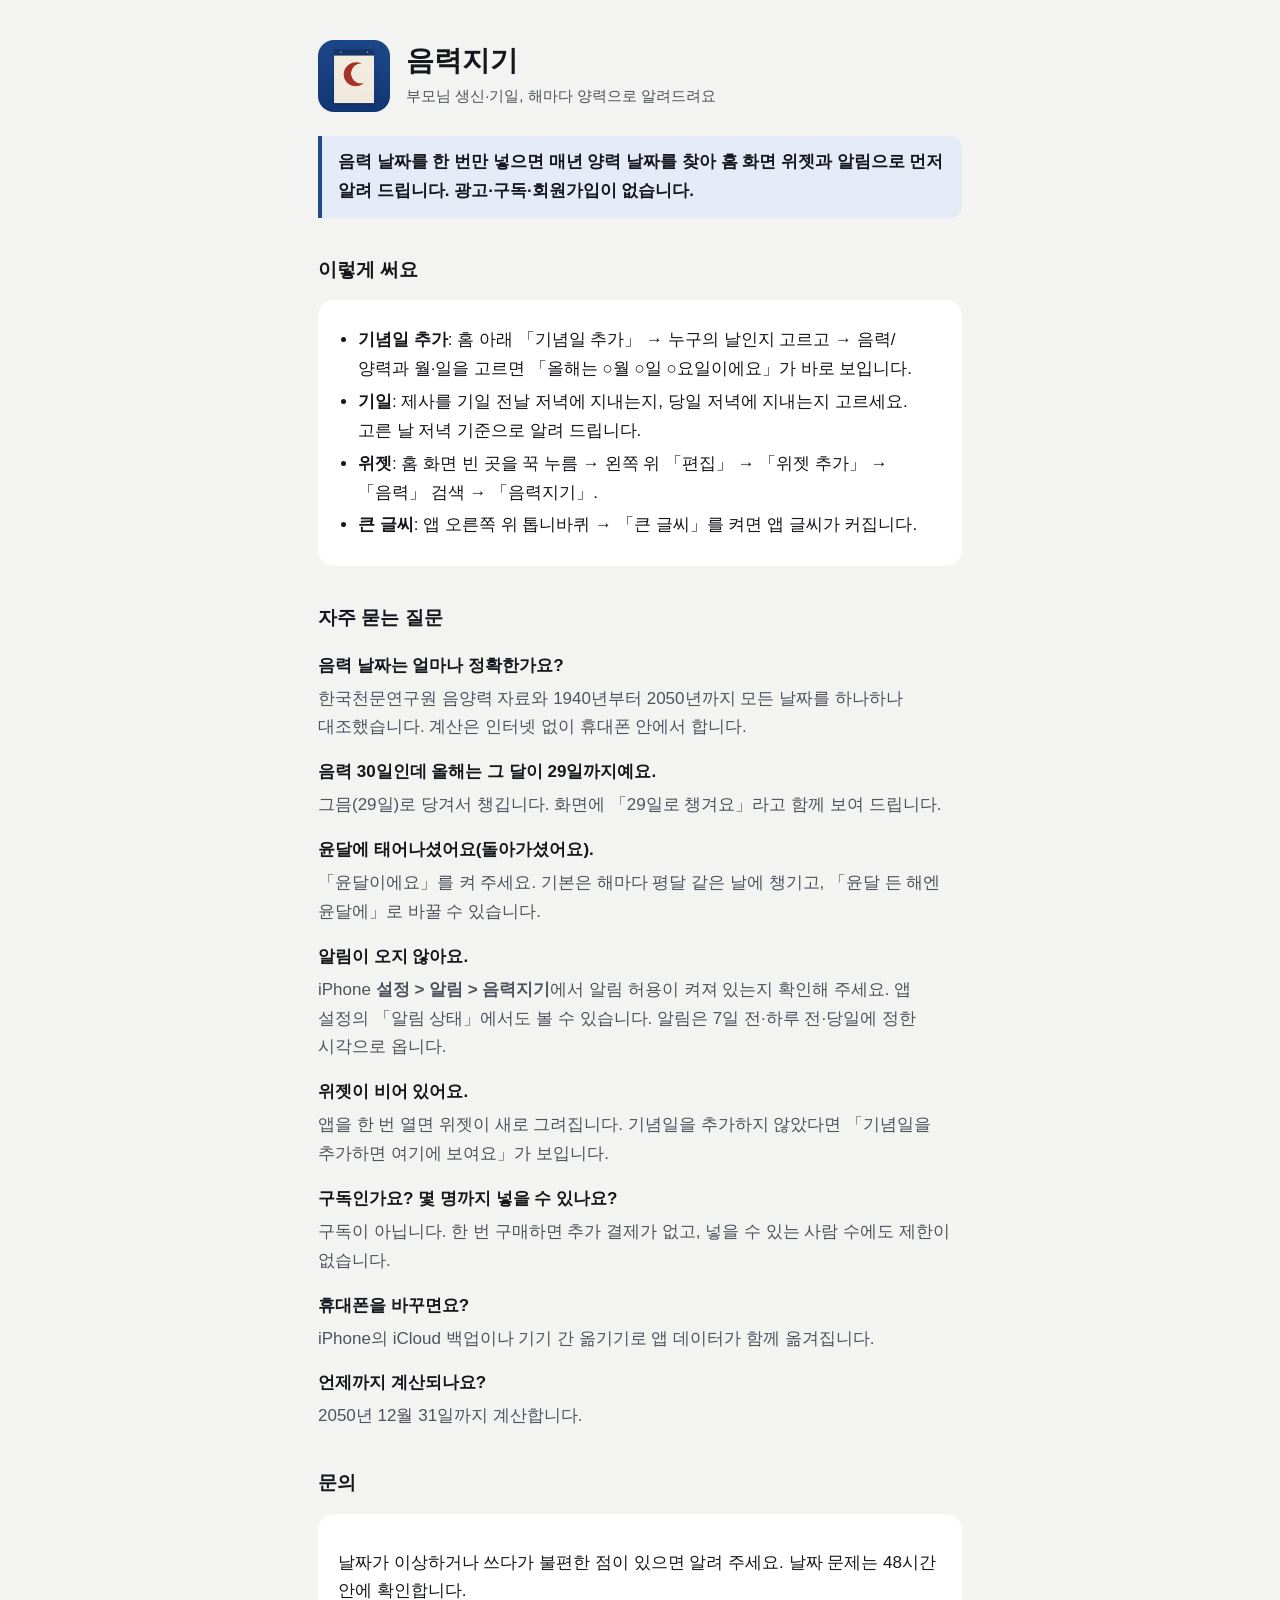
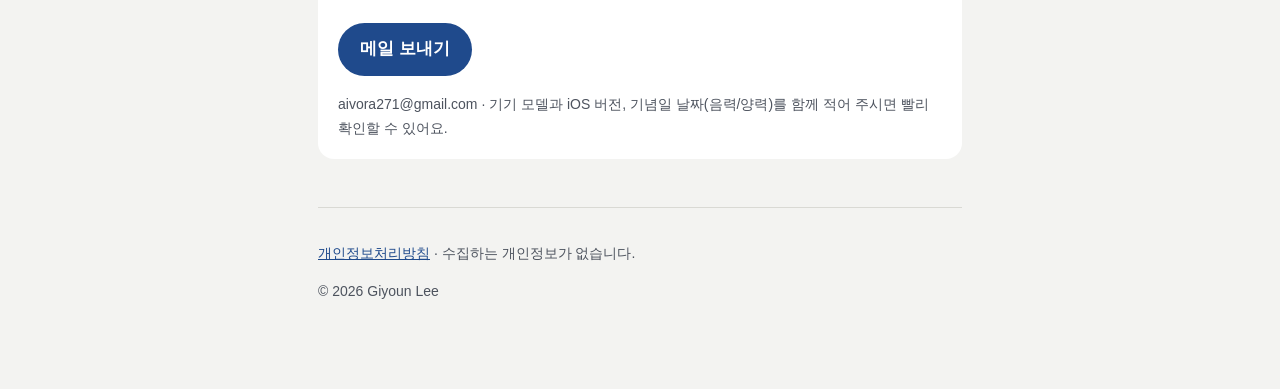
==== index.html @ f69cebf2 "음력지기 고객 지원·개인정보처리방침 페이지 Co-Authored-By: Claude Opus 5.5 <noreply@anthropic.com>" ====
<!doctype html>
<html lang="ko">
<head>
<meta charset="utf-8">
<meta name="viewport" content="width=device-width, initial-scale=1">
<title>음력지기 고객 지원 · 음력 생신·기일 날짜 위젯</title>
<meta name="description" content="음력지기는 부모님 음력 생신과 기일을 해마다 양력 날짜로 바꿔 홈 화면 위젯과 알림으로 알려 드리는 iPhone 앱입니다. 자주 묻는 질문과 문의 방법을 안내합니다.">
<meta property="og:title" content="음력지기 — 부모님 음력 생신·기일, 해마다 양력으로">
<meta property="og:description" content="음력 날짜를 한 번만 넣으면 매년 양력 날짜를 찾아 위젯과 알림으로 알려 드려요. 광고·구독·회원가입 없음.">
<meta property="og:image" content="icon.png">
<link rel="icon" href="icon.png">
<link rel="stylesheet" href="style.css">
</head>
<body>
<main>
  <header>
    <img src="icon.png" alt="음력지기 앱 아이콘">
    <div>
      <h1>음력지기</h1>
      <p class="tag">부모님 생신·기일, 해마다 양력으로 알려드려요</p>
    </div>
  </header>

  <p class="summary">음력 날짜를 한 번만 넣으면 매년 양력 날짜를 찾아 홈 화면 위젯과 알림으로 먼저 알려 드립니다. 광고·구독·회원가입이 없습니다.</p>

  <h2>이렇게 써요</h2>
  <div class="card">
    <ul>
      <li><strong>기념일 추가</strong>: 홈 아래 「기념일 추가」 → 누구의 날인지 고르고 → 음력/양력과 월·일을 고르면 「올해는 ○월 ○일 ○요일이에요」가 바로 보입니다.</li>
      <li><strong>기일</strong>: 제사를 기일 전날 저녁에 지내는지, 당일 저녁에 지내는지 고르세요. 고른 날 저녁 기준으로 알려 드립니다.</li>
      <li><strong>위젯</strong>: 홈 화면 빈 곳을 꾹 누름 → 왼쪽 위 「편집」 → 「위젯 추가」 → 「음력」 검색 → 「음력지기」.</li>
      <li><strong>큰 글씨</strong>: 앱 오른쪽 위 톱니바퀴 → 「큰 글씨」를 켜면 앱 글씨가 커집니다.</li>
    </ul>
  </div>

  <h2>자주 묻는 질문</h2>
  <dl>
    <dt>음력 날짜는 얼마나 정확한가요?</dt>
    <dd>한국천문연구원 음양력 자료와 1940년부터 2050년까지 모든 날짜를 하나하나 대조했습니다. 계산은 인터넷 없이 휴대폰 안에서 합니다.</dd>
    <dt>음력 30일인데 올해는 그 달이 29일까지예요.</dt>
    <dd>그믐(29일)로 당겨서 챙깁니다. 화면에 「29일로 챙겨요」라고 함께 보여 드립니다.</dd>
    <dt>윤달에 태어나셨어요(돌아가셨어요).</dt>
    <dd>「윤달이에요」를 켜 주세요. 기본은 해마다 평달 같은 날에 챙기고, 「윤달 든 해엔 윤달에」로 바꿀 수 있습니다.</dd>
    <dt>알림이 오지 않아요.</dt>
    <dd>iPhone <strong>설정 &gt; 알림 &gt; 음력지기</strong>에서 알림 허용이 켜져 있는지 확인해 주세요. 앱 설정의 「알림 상태」에서도 볼 수 있습니다. 알림은 7일 전·하루 전·당일에 정한 시각으로 옵니다.</dd>
    <dt>위젯이 비어 있어요.</dt>
    <dd>앱을 한 번 열면 위젯이 새로 그려집니다. 기념일을 추가하지 않았다면 「기념일을 추가하면 여기에 보여요」가 보입니다.</dd>
    <dt>구독인가요? 몇 명까지 넣을 수 있나요?</dt>
    <dd>구독이 아닙니다. 한 번 구매하면 추가 결제가 없고, 넣을 수 있는 사람 수에도 제한이 없습니다.</dd>
    <dt>휴대폰을 바꾸면요?</dt>
    <dd>iPhone의 iCloud 백업이나 기기 간 옮기기로 앱 데이터가 함께 옮겨집니다.</dd>
    <dt>언제까지 계산되나요?</dt>
    <dd>2050년 12월 31일까지 계산합니다.</dd>
  </dl>

  <h2>문의</h2>
  <div class="card">
    <p>날짜가 이상하거나 쓰다가 불편한 점이 있으면 알려 주세요. 날짜 문제는 48시간 안에 확인합니다.</p>
    <p><a class="btn" href="mailto:aivora271@gmail.com?subject=%5B%EC%9D%8C%EB%A0%A5%EC%A7%80%EA%B8%B0%5D%20%EB%AC%B8%EC%9D%98">메일 보내기</a></p>
    <p class="meta">aivora271@gmail.com · 기기 모델과 iOS 버전, 기념일 날짜(음력/양력)를 함께 적어 주시면 빨리 확인할 수 있어요.</p>
  </div>

  <footer>
    <p><a href="privacy.html">개인정보처리방침</a> · 수집하는 개인정보가 없습니다.</p>
    <p>© 2026 Giyoun Lee</p>
  </footer>
</main>
</body>
</html>
---- style.css ----
:root { --bg: #f3f3f1; --surface: #ffffff; --fg: #15171c; --muted: #4d535e; --line: #d9d9d4; --jjok: #1f4a8c; --jjok-soft: #e4ebf6; --yeonji: #b3302a; }
@media (prefers-color-scheme: dark) {
  :root { --bg: #000000; --surface: #17181b; --fg: #f3f4f6; --muted: #b3b8c2; --line: #34373d; --jjok: #8fb1ee; --jjok-soft: #1a2740; --yeonji: #ff8c7c; }
}
* { box-sizing: border-box; }
body { margin: 0; background: var(--bg); color: var(--fg); font: 17px/1.7 -apple-system, BlinkMacSystemFont, "Apple SD Gothic Neo", "Pretendard", "Noto Sans KR", sans-serif; word-break: keep-all; overflow-wrap: anywhere; }
main { max-width: 680px; margin: 0 auto; padding: 40px 18px 72px; }
header { display: flex; align-items: center; gap: 16px; margin-bottom: 8px; }
header img { width: 72px; height: 72px; border-radius: 16px; }
h1 { font-size: 28px; line-height: 1.3; margin: 0; }
.tag { color: var(--muted); margin: 4px 0 0; font-size: 15px; }
h2 { font-size: 19px; margin: 36px 0 10px; }
.card { background: var(--surface); border-radius: 16px; padding: 18px 20px; margin: 14px 0; }
.summary { border-left: 4px solid var(--jjok); background: var(--jjok-soft); padding: 12px 16px; border-radius: 0 12px 12px 0; margin: 24px 0; font-weight: 600; }
.meta { color: var(--muted); font-size: 14px; margin: 12px 0 0; padding: 0; list-style: none; }
ul { padding-left: 20px; margin: 8px 0; }
li { margin: 4px 0; }
dt { font-weight: 700; margin-top: 16px; }
dd { margin: 4px 0 0; color: var(--muted); }
a { color: var(--jjok); }
.btn { display: inline-block; background: var(--jjok); color: #fff; text-decoration: none; padding: 12px 22px; border-radius: 999px; font-weight: 700; }
@media (prefers-color-scheme: dark) { .btn { color: #0b1a33; } }
footer { color: var(--muted); font-size: 14px; margin-top: 48px; border-top: 1px solid var(--line); padding-top: 20px; }
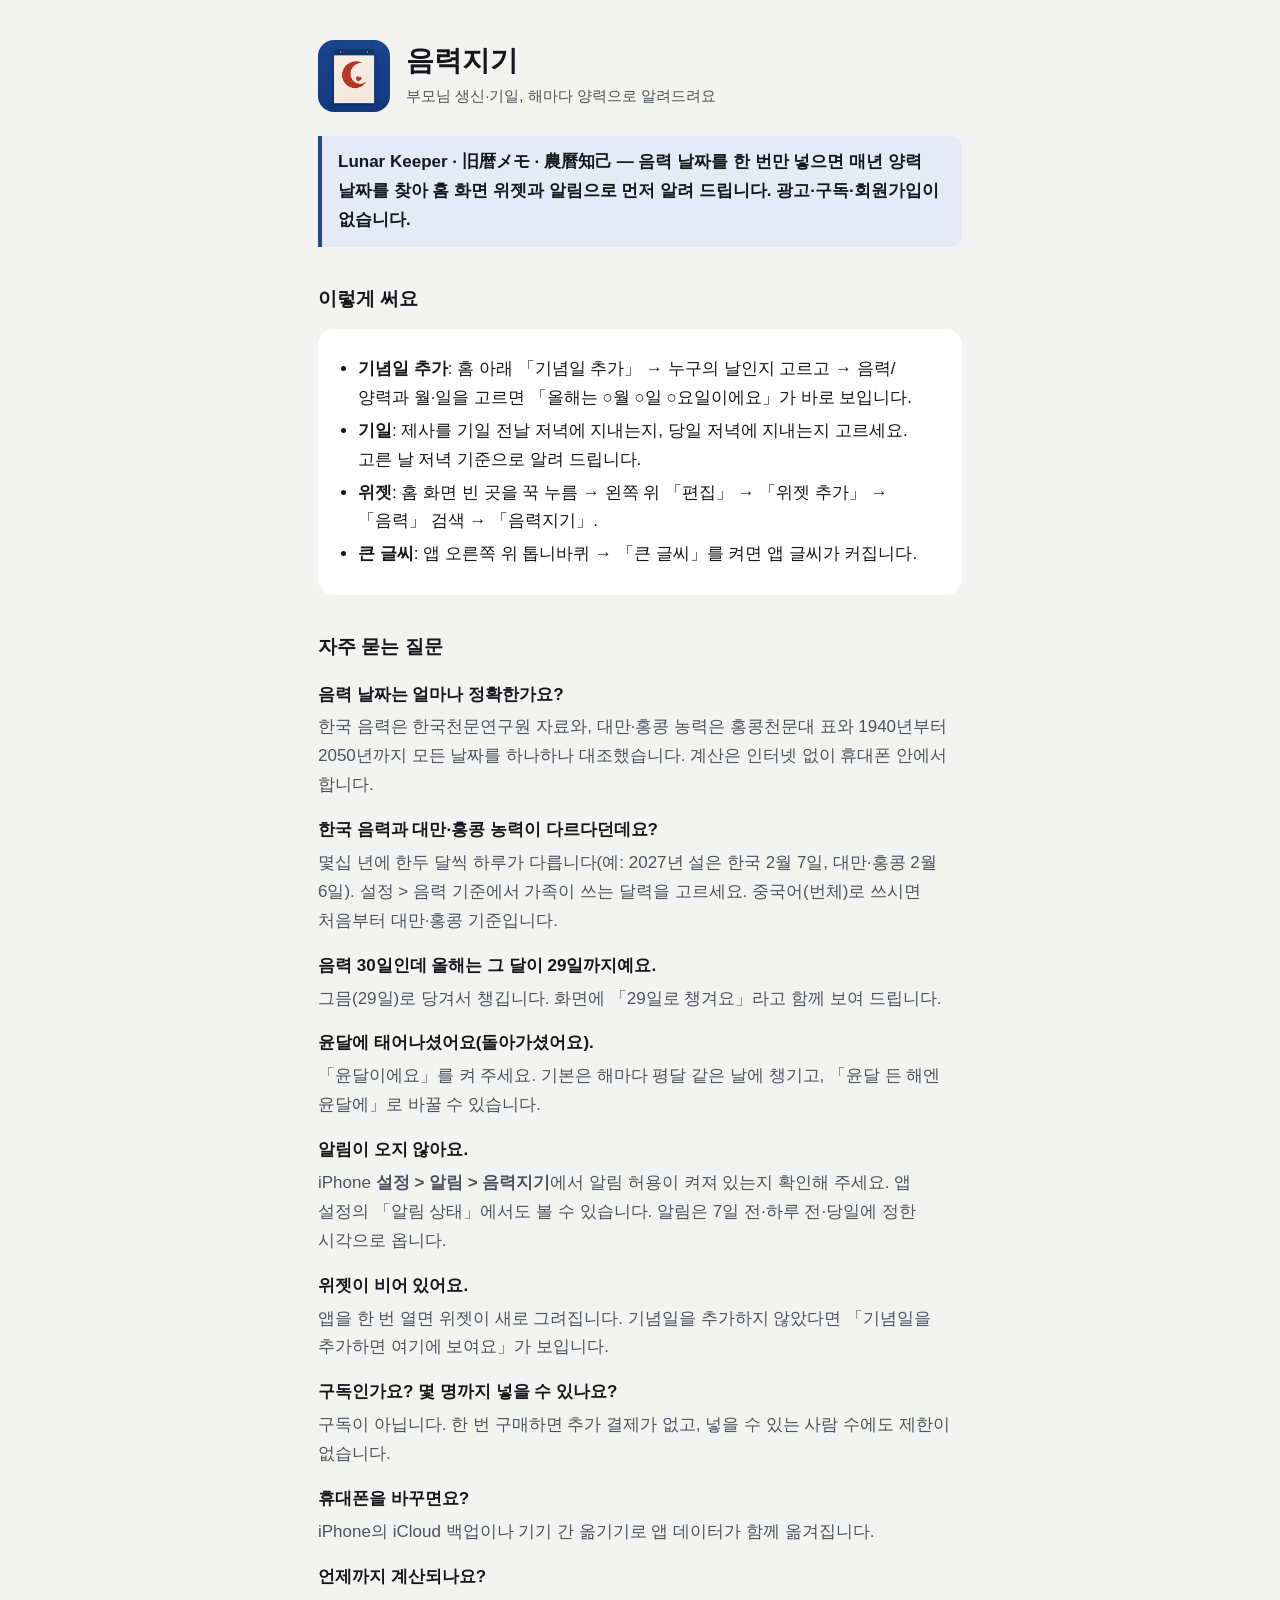
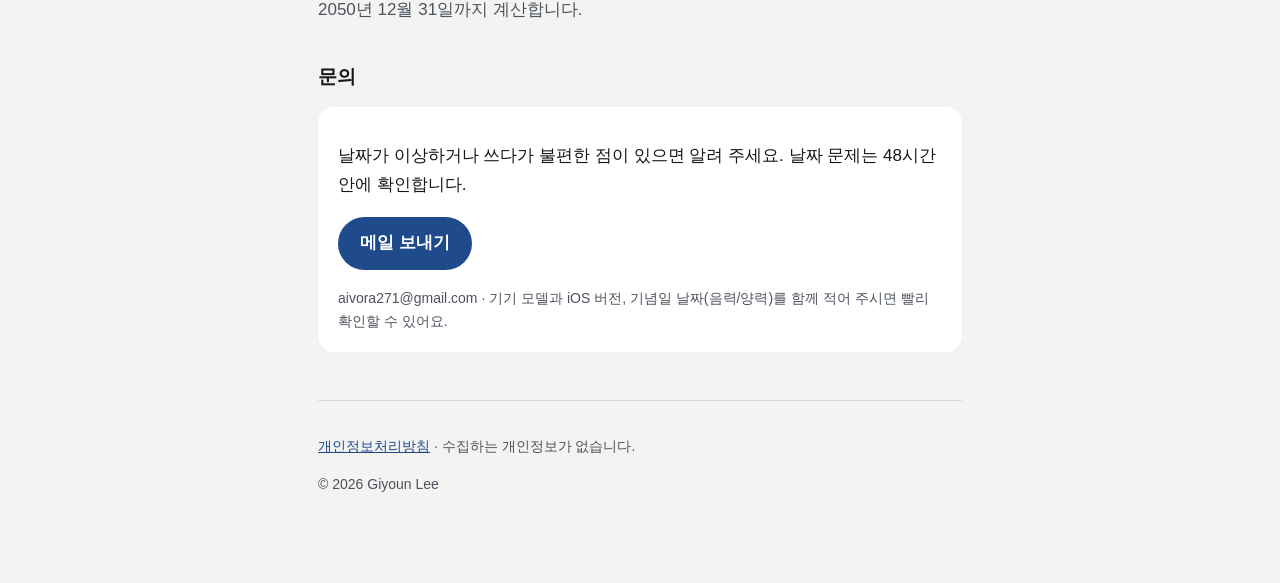
==== commit f1e57ebf: "음력 기준(한국/대만·홍콩) 안내, 다국어 이름, 새 아이콘 Co-Authored-By: Claude Opus 5.5 <noreply@anthropic.com>" ====
--- a/index.html
+++ b/index.html
@@ -21,7 +21,7 @@
     </div>
   </header>
 
-  <p class="summary">음력 날짜를 한 번만 넣으면 매년 양력 날짜를 찾아 홈 화면 위젯과 알림으로 먼저 알려 드립니다. 광고·구독·회원가입이 없습니다.</p>
+  <p class="summary">Lunar Keeper · 旧暦メモ · 農曆知己 — 음력 날짜를 한 번만 넣으면 매년 양력 날짜를 찾아 홈 화면 위젯과 알림으로 먼저 알려 드립니다. 광고·구독·회원가입이 없습니다.</p>
 
   <h2>이렇게 써요</h2>
   <div class="card">
@@ -36,7 +36,9 @@
   <h2>자주 묻는 질문</h2>
   <dl>
     <dt>음력 날짜는 얼마나 정확한가요?</dt>
-    <dd>한국천문연구원 음양력 자료와 1940년부터 2050년까지 모든 날짜를 하나하나 대조했습니다. 계산은 인터넷 없이 휴대폰 안에서 합니다.</dd>
+    <dd>한국 음력은 한국천문연구원 자료와, 대만·홍콩 농력은 홍콩천문대 표와 1940년부터 2050년까지 모든 날짜를 하나하나 대조했습니다. 계산은 인터넷 없이 휴대폰 안에서 합니다.</dd>
+    <dt>한국 음력과 대만·홍콩 농력이 다르다던데요?</dt>
+    <dd>몇십 년에 한두 달씩 하루가 다릅니다(예: 2027년 설은 한국 2월 7일, 대만·홍콩 2월 6일). 설정 &gt; 음력 기준에서 가족이 쓰는 달력을 고르세요. 중국어(번체)로 쓰시면 처음부터 대만·홍콩 기준입니다.</dd>
     <dt>음력 30일인데 올해는 그 달이 29일까지예요.</dt>
     <dd>그믐(29일)로 당겨서 챙깁니다. 화면에 「29일로 챙겨요」라고 함께 보여 드립니다.</dd>
     <dt>윤달에 태어나셨어요(돌아가셨어요).</dt>
